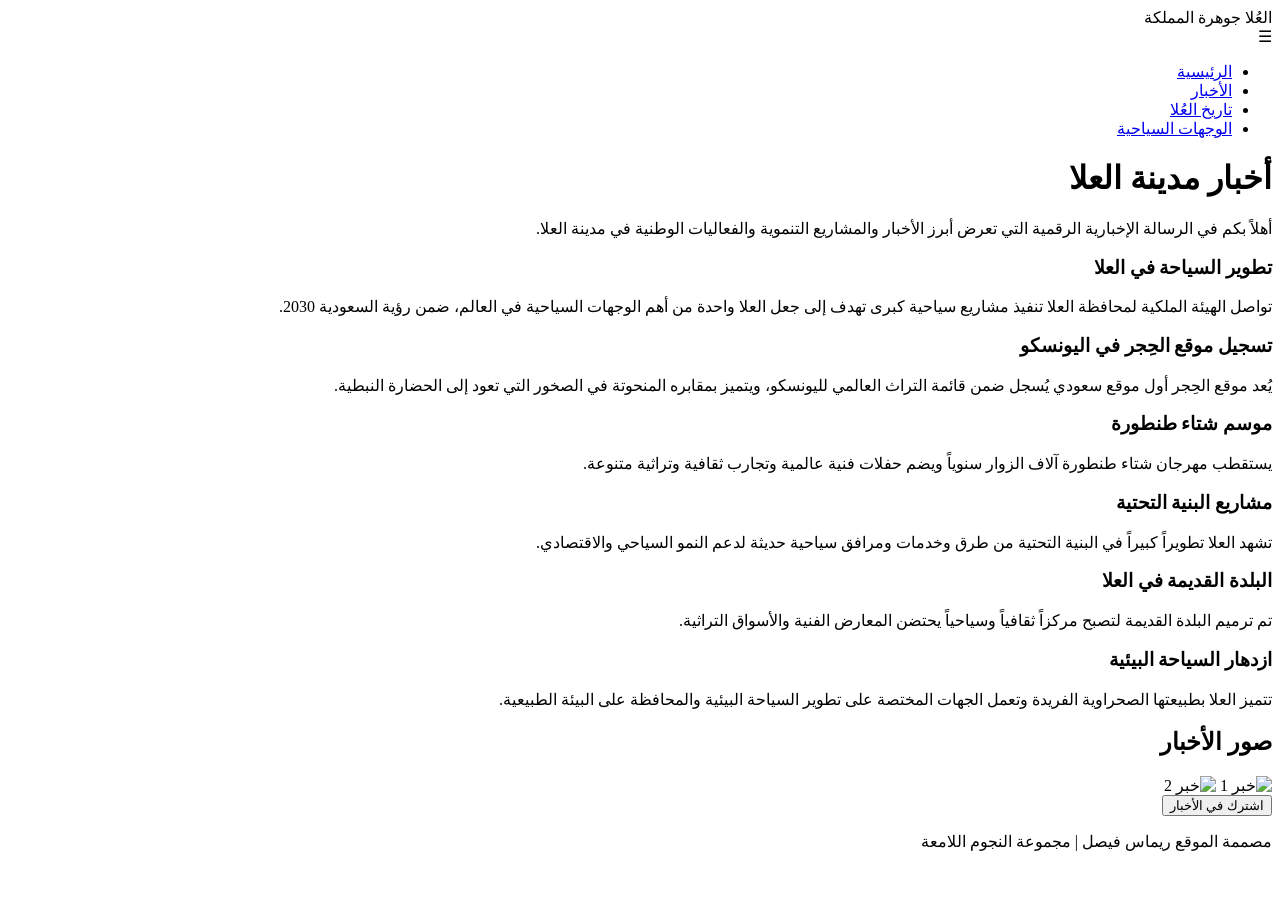
==== news.html @ 1d113475 "Create news.html" ====
<!DOCTYPE html>
<html lang="ar" dir="rtl">
<head>
<meta charset="UTF-8">
<meta name="viewport" content="width=device-width, initial-scale=1.0">
<title>أخبار العلا</title>
<link rel="stylesheet" href="news.css">
<link href="https://fonts.googleapis.com/css2?family=Rakkas&family=Marhey&family=Playpen+Sans+Arabic&display=swap" rel="stylesheet">
</head>
<body>

<!-- الهامبرغر العلوي -->
<div class="top-header">العُلا جوهرة المملكة</div>

<nav>
    <div class="menu-toggle" id="mobile-menu">&#9776;</div>
    <ul class="nav-list" id="navLinks">
        <li><a href="index.html">الرئيسية</a></li>
        <li><a href="news.html">الأخبار</a></li>
        <li><a href="page2.html">تاريخ العُلا</a></li>
        <li><a href="page3.html">الوجهات السياحية</a></li>
    </ul>
</nav>

<header>
    <h1>أخبار مدينة العلا</h1>
    <p>
        أهلاً بكم في الرسالة الإخبارية الرقمية التي تعرض أبرز الأخبار
        والمشاريع التنموية والفعاليات الوطنية في مدينة العلا.
    </p>
</header>

<section class="news">

<div class="news-card">
<h3>تطوير السياحة في العلا</h3>
<p>
تواصل الهيئة الملكية لمحافظة العلا تنفيذ مشاريع سياحية كبرى
تهدف إلى جعل العلا واحدة من أهم الوجهات السياحية في العالم،
ضمن رؤية السعودية 2030.
</p>
</div>

<div class="news-card">
<h3>تسجيل موقع الحِجر في اليونسكو</h3>
<p>
يُعد موقع الحِجر أول موقع سعودي يُسجل ضمن قائمة التراث العالمي
لليونسكو، ويتميز بمقابره المنحوتة في الصخور التي تعود إلى
الحضارة النبطية.
</p>
</div>

<div class="news-card">
<h3>موسم شتاء طنطورة</h3>
<p>
يستقطب مهرجان شتاء طنطورة آلاف الزوار سنوياً ويضم حفلات
فنية عالمية وتجارب ثقافية وتراثية متنوعة.
</p>
</div>

<div class="news-card">
<h3>مشاريع البنية التحتية</h3>
<p>
تشهد العلا تطويراً كبيراً في البنية التحتية من طرق وخدمات
ومرافق سياحية حديثة لدعم النمو السياحي والاقتصادي.
</p>
</div>

<div class="news-card">
<h3>البلدة القديمة في العلا</h3>
<p>
تم ترميم البلدة القديمة لتصبح مركزاً ثقافياً وسياحياً
يحتضن المعارض الفنية والأسواق التراثية.
</p>
</div>

<div class="news-card">
<h3>ازدهار السياحة البيئية</h3>
<p>
تتميز العلا بطبيعتها الصحراوية الفريدة وتعمل الجهات المختصة
على تطوير السياحة البيئية والمحافظة على البيئة الطبيعية.
</p>
</div>

</section>

<section class="news-photos">
<h2 class="section-title center-text">صور الأخبار</h2>
<div class="photos-container">
    <img src="https://i.ibb.co/ZRxP0jZk/com-google-android-googlequicksearchbox.jpg" alt="خبر 1" class="photo-effect">
    <img src="https://i.ibb.co/mpQLXvD/com-google-android-googlequicksearchbox.jpg" alt="خبر 2" class="photo-effect">
</div>
</section>

<div class="button-area">
<button id="subscribe">اشترك في الأخبار</button>
</div>

<footer>
<p>مصممة الموقع ريماس فيصل | مجموعة النجوم اللامعة</p>
</footer>

<script src="news.js"></script>
</body>
</html>
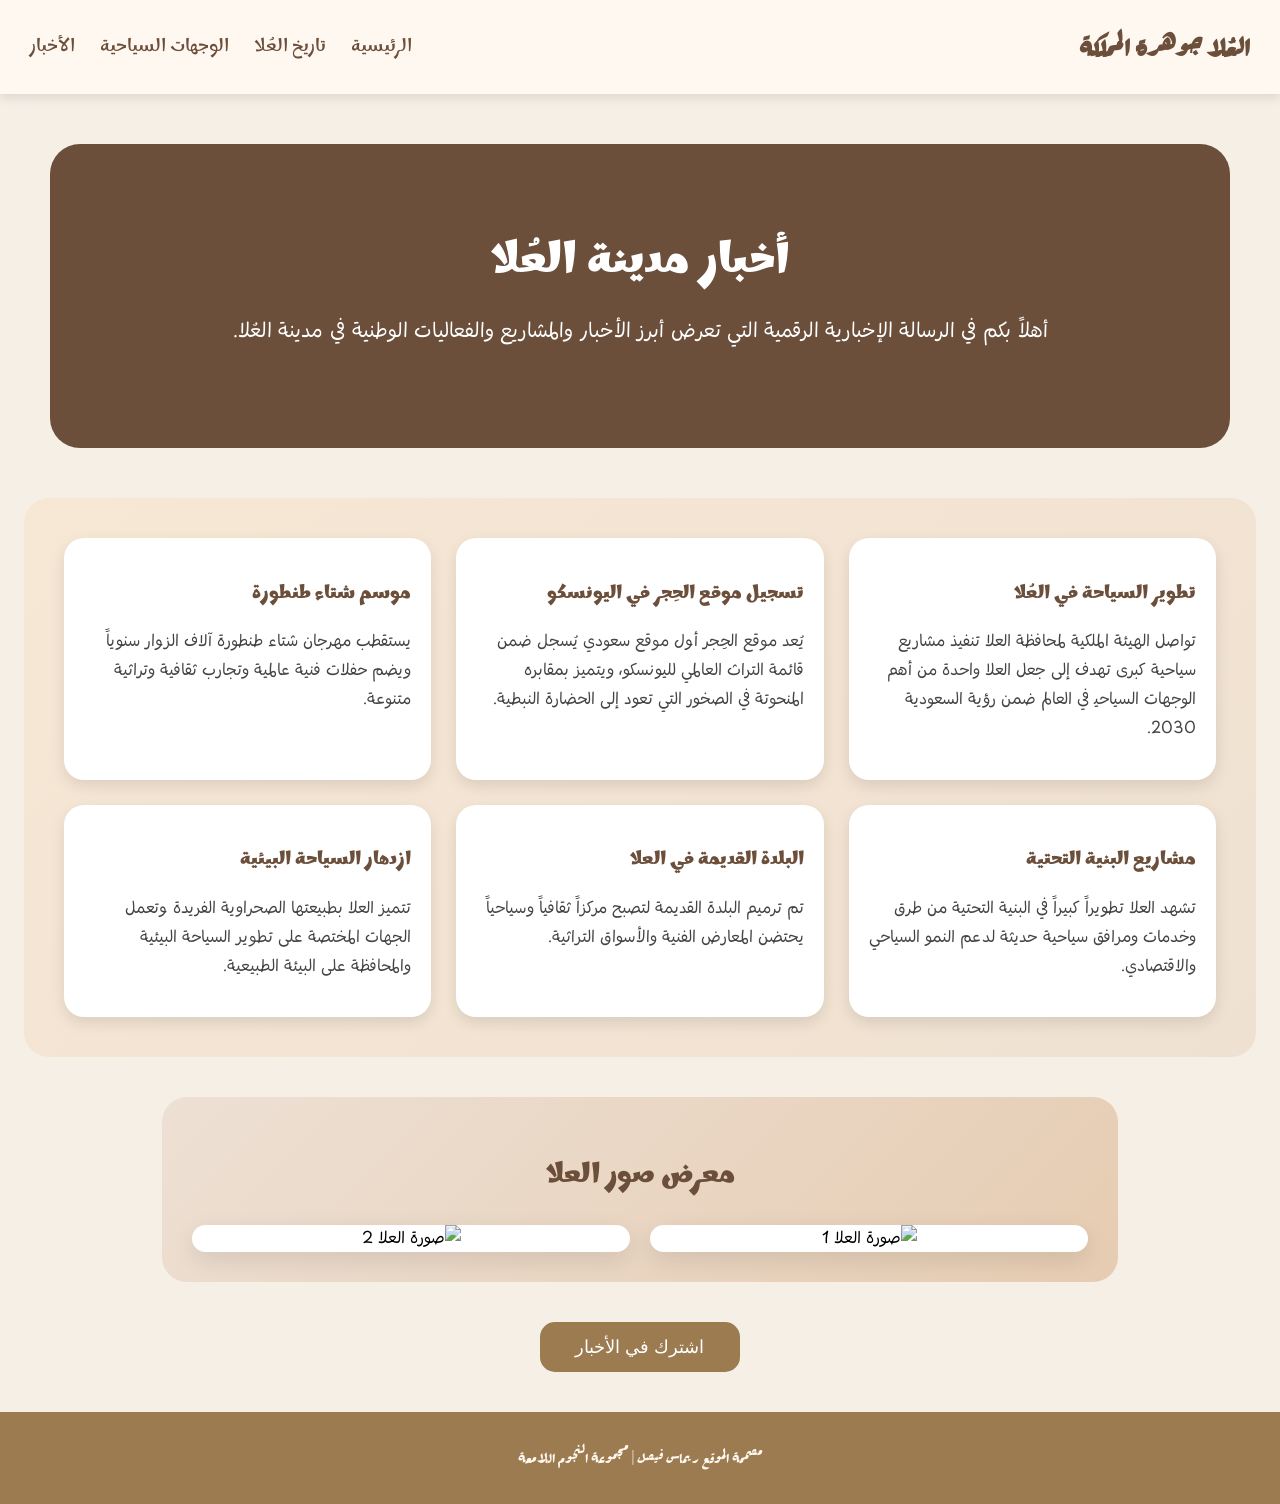
==== commit 832c8500: "Update news.html" ====
--- a/news.html
+++ b/news.html
@@ -3,97 +3,84 @@
 <head>
 <meta charset="UTF-8">
 <meta name="viewport" content="width=device-width, initial-scale=1.0">
-<title>أخبار العلا</title>
+<title>السعودية بعيون تقنية | أخبار العُلا</title>
+<meta name="description" content="اكتشف أحدث الأخبار والمشاريع والفعاليات الوطنية في مدينة العُلا، وأبرز التطورات السياحية والثقافية.">
 <link rel="stylesheet" href="news.css">
-<link href="https://fonts.googleapis.com/css2?family=Rakkas&family=Marhey&family=Playpen+Sans+Arabic&display=swap" rel="stylesheet">
+<link href="https://fonts.googleapis.com/css2?family=Marhey:wght@300..700&family=Playpen+Sans+Arabic:wght@100..800&family=Rakkas&display=swap" rel="stylesheet">
 </head>
 <body>
 
-<!-- الهامبرغر العلوي -->
-<div class="top-header">العُلا جوهرة المملكة</div>
-
-<nav>
-    <div class="menu-toggle" id="mobile-menu">&#9776;</div>
-    <ul class="nav-list" id="navLinks">
+<!-- الهامبرغر والقائمة العلوية -->
+<nav class="navbar">
+    <div class="logo">العُلا جوهرة المملكة</div>
+    <div class="hamburger" id="hamburger">
+        <span></span>
+        <span></span>
+        <span></span>
+    </div>
+    <ul class="nav-links" id="navLinks">
         <li><a href="index.html">الرئيسية</a></li>
-        <li><a href="news.html">الأخبار</a></li>
         <li><a href="page2.html">تاريخ العُلا</a></li>
         <li><a href="page3.html">الوجهات السياحية</a></li>
+        <li><a href="news.html">الأخبار</a></li>
     </ul>
 </nav>
 
 <header>
-    <h1>أخبار مدينة العلا</h1>
-    <p>
-        أهلاً بكم في الرسالة الإخبارية الرقمية التي تعرض أبرز الأخبار
-        والمشاريع التنموية والفعاليات الوطنية في مدينة العلا.
-    </p>
+<h1>أخبار مدينة العُلا</h1>
+<p>أهلاً بكم في الرسالة الإخبارية الرقمية التي تعرض أبرز الأخبار والمشاريع والفعاليات الوطنية في مدينة العُلا.</p>
 </header>
 
 <section class="news">
 
 <div class="news-card">
-<h3>تطوير السياحة في العلا</h3>
-<p>
-تواصل الهيئة الملكية لمحافظة العلا تنفيذ مشاريع سياحية كبرى
-تهدف إلى جعل العلا واحدة من أهم الوجهات السياحية في العالم،
-ضمن رؤية السعودية 2030.
-</p>
+<h3>تطوير السياحة في العُلا</h3>
+<p>تواصل الهيئة الملكية لمحافظة العلا تنفيذ مشاريع سياحية كبرى تهدف إلى جعل العلا واحدة من أهم الوجهات السياحية في العالم ضمن رؤية السعودية 2030.</p>
 </div>
 
 <div class="news-card">
 <h3>تسجيل موقع الحِجر في اليونسكو</h3>
-<p>
-يُعد موقع الحِجر أول موقع سعودي يُسجل ضمن قائمة التراث العالمي
-لليونسكو، ويتميز بمقابره المنحوتة في الصخور التي تعود إلى
-الحضارة النبطية.
-</p>
+<p>يُعد موقع الحِجر أول موقع سعودي يُسجل ضمن قائمة التراث العالمي لليونسكو، ويتميز بمقابره المنحوتة في الصخور التي تعود إلى الحضارة النبطية.</p>
 </div>
 
 <div class="news-card">
 <h3>موسم شتاء طنطورة</h3>
-<p>
-يستقطب مهرجان شتاء طنطورة آلاف الزوار سنوياً ويضم حفلات
-فنية عالمية وتجارب ثقافية وتراثية متنوعة.
-</p>
+<p>يستقطب مهرجان شتاء طنطورة آلاف الزوار سنوياً ويضم حفلات فنية عالمية وتجارب ثقافية وتراثية متنوعة.</p>
 </div>
 
 <div class="news-card">
 <h3>مشاريع البنية التحتية</h3>
-<p>
-تشهد العلا تطويراً كبيراً في البنية التحتية من طرق وخدمات
-ومرافق سياحية حديثة لدعم النمو السياحي والاقتصادي.
-</p>
+<p>تشهد العلا تطويراً كبيراً في البنية التحتية من طرق وخدمات ومرافق سياحية حديثة لدعم النمو السياحي والاقتصادي.</p>
 </div>
 
 <div class="news-card">
 <h3>البلدة القديمة في العلا</h3>
-<p>
-تم ترميم البلدة القديمة لتصبح مركزاً ثقافياً وسياحياً
-يحتضن المعارض الفنية والأسواق التراثية.
-</p>
+<p>تم ترميم البلدة القديمة لتصبح مركزاً ثقافياً وسياحياً يحتضن المعارض الفنية والأسواق التراثية.</p>
 </div>
 
 <div class="news-card">
 <h3>ازدهار السياحة البيئية</h3>
-<p>
-تتميز العلا بطبيعتها الصحراوية الفريدة وتعمل الجهات المختصة
-على تطوير السياحة البيئية والمحافظة على البيئة الطبيعية.
-</p>
+<p>تتميز العلا بطبيعتها الصحراوية الفريدة وتعمل الجهات المختصة على تطوير السياحة البيئية والمحافظة على البيئة الطبيعية.</p>
 </div>
 
 </section>
 
-<section class="news-photos">
-<h2 class="section-title center-text">صور الأخبار</h2>
-<div class="photos-container">
-    <img src="https://i.ibb.co/ZRxP0jZk/com-google-android-googlequicksearchbox.jpg" alt="خبر 1" class="photo-effect">
-    <img src="https://i.ibb.co/mpQLXvD/com-google-android-googlequicksearchbox.jpg" alt="خبر 2" class="photo-effect">
+<!-- معرض الصور مع تعديل المحاذاة والعنوان -->
+<section class="news-gallery">
+<h2 class="gallery-title">معرض صور العلا</h2>
+<div class="gallery">
+    <div class="gallery-item">
+        <img src="https://i.ibb.co/ZRxP0jZk/com-google-android-googlequicksearchbox.jpg" alt="صورة العلا 1">
+    </div>
+    <div class="gallery-item">
+        <img src="https://i.ibb.co/mpQLXvD/com-google-android-googlequicksearchbox.jpg" alt="صورة العلا 2">
+    </div>
 </div>
 </section>
 
+<!-- زر تفاعلي محترف -->
 <div class="button-area">
-<button id="subscribe">اشترك في الأخبار</button>
+<button id="subscribe" class="pulse-btn">اشترك في الأخبار</button>
 </div>
 
 <footer>
--- a/news.css
+++ b/news.css
@@ -0,0 +1,189 @@
+body {
+    margin:0;
+    font-family:'Playpen Sans Arabic',Arial,Helvetica,sans-serif;
+    background:#f5efe6;
+    direction:rtl;
+}
+
+/* الهامبرغر والقائمة */
+.navbar {
+    display:flex;
+    justify-content:space-between;
+    align-items:center;
+    padding:15px 30px;
+    background:#fff8f0;
+    box-shadow:0 4px 10px rgba(0,0,0,0.1);
+    position:relative;
+}
+
+.logo {
+    font-family:'Rakkas',Arial,Helvetica,sans-serif;
+    font-size:28px;
+    color:#6b4f3b;
+    font-weight:bold;
+}
+
+.nav-links {
+    list-style:none;
+    display:flex;
+    gap:25px;
+}
+
+.nav-links li a {
+    text-decoration:none;
+    color:#6b4f3b;
+    font-family:'Marhey',Arial,Helvetica,sans-serif;
+    font-size:18px;
+    transition:0.3s;
+}
+
+.nav-links li a:hover { color:#d18b00; }
+
+.hamburger {
+    display:none;
+    flex-direction:column;
+    cursor:pointer;
+    gap:6px;
+}
+
+.hamburger span {
+    width:30px;
+    height:3px;
+    background-color:#6b4f3b;
+    border-radius:3px;
+}
+
+header {
+    text-align:center;
+    background:#6b4f3b;
+    color:white;
+    padding:80px 20px;
+    border-radius:30px;
+    margin:50px;
+}
+
+header h1 { font-family:'Marhey',Arial,Helvetica,sans-serif; font-size:44px; margin:0; }
+header p { font-size:20px; margin-top:15px; }
+
+.news {
+    width:90%;
+    margin:auto;
+    display:grid;
+    grid-template-columns:repeat(auto-fit,minmax(280px,1fr));
+    gap:25px;
+    padding:40px;
+    background:linear-gradient(135deg,#f7e7d5,#efe1d1);
+    border-radius:25px;
+}
+
+.news-card {
+    background:white;
+    padding:20px;
+    border-radius:20px;
+    box-shadow:0 6px 15px rgba(0,0,0,0.1);
+    transition:0.3s;
+}
+
+.news-card:hover { transform:translateY(-5px); }
+
+.news-card h3 { color:#6b4f3b; font-family:'Marhey',Arial,Helvetica,sans-serif; }
+.news-card p { font-size:16px; line-height:1.8; color:#444; }
+
+/* معرض الصور */
+.news-gallery {
+    width:70%;
+    margin:40px auto;
+    text-align:center;
+    background:linear-gradient(135deg,#ede0d4,#e6ccb2);
+    border-radius:25px;
+    padding:30px;
+}
+
+.gallery-title {
+    font-family:'Marhey',Arial,Helvetica,sans-serif;
+    font-size:28px;
+    color:#6b4f3b;
+    margin-bottom:25px;
+}
+
+.gallery {
+    display:grid;
+    justify-content:center;
+    grid-template-columns:repeat(auto-fit,minmax(280px,1fr));
+    gap:20px;
+}
+
+.gallery-item {
+    background:white;
+    border-radius:20px;
+    overflow:hidden;
+    box-shadow:0 8px 25px rgba(0,0,0,0.1);
+    transition:0.4s;
+}
+
+.gallery-item img {
+    width:100%;
+    height:250px;
+    object-fit:cover;
+    transition:0.5s;
+}
+
+.gallery-item img:hover {
+    transform:scale(1.05) rotate(0deg);
+    filter:brightness(1.3) saturate(1.2) contrast(1.2);
+}
+
+.button-area {
+    text-align:center;
+    margin:40px;
+}
+
+.pulse-btn {
+    padding:14px 35px;
+    font-size:18px;
+    background:#9C7B51;
+    color:white;
+    border:none;
+    border-radius:15px;
+    cursor:pointer;
+    transition:0.3s;
+    animation: pulse 2s infinite;
+}
+
+.pulse-btn:hover {
+    transform:scale(1.1);
+    background:#6b4f3b;
+}
+
+@keyframes pulse {
+    0% { box-shadow: 0 0 0 0 rgba(156,123,81,0.7); }
+    70% { box-shadow: 0 0 0 15px rgba(156,123,81,0); }
+    100% { box-shadow:0 0 0 0 rgba(156,123,81,0); }
+}
+
+footer {
+    text-align:center;
+    padding:18px;
+    background:#9C7B51;
+    color:#fff8f0;
+    font-family:'Rakkas',Arial,Helvetica,sans-serif;
+    margin-top:40px;
+}
+
+/* Responsive */
+@media(max-width:768px){
+    .nav-links {
+        display:none;
+        flex-direction:column;
+        position:absolute;
+        top:60px;
+        left:0;
+        width:100%;
+        background-color:rgba(245,239,230,0.95);
+        text-align:center;
+        gap:15px;
+        padding:20px 0;
+    }
+    .nav-links.active { display:flex; }
+    .hamburger { display:flex; }
+}
